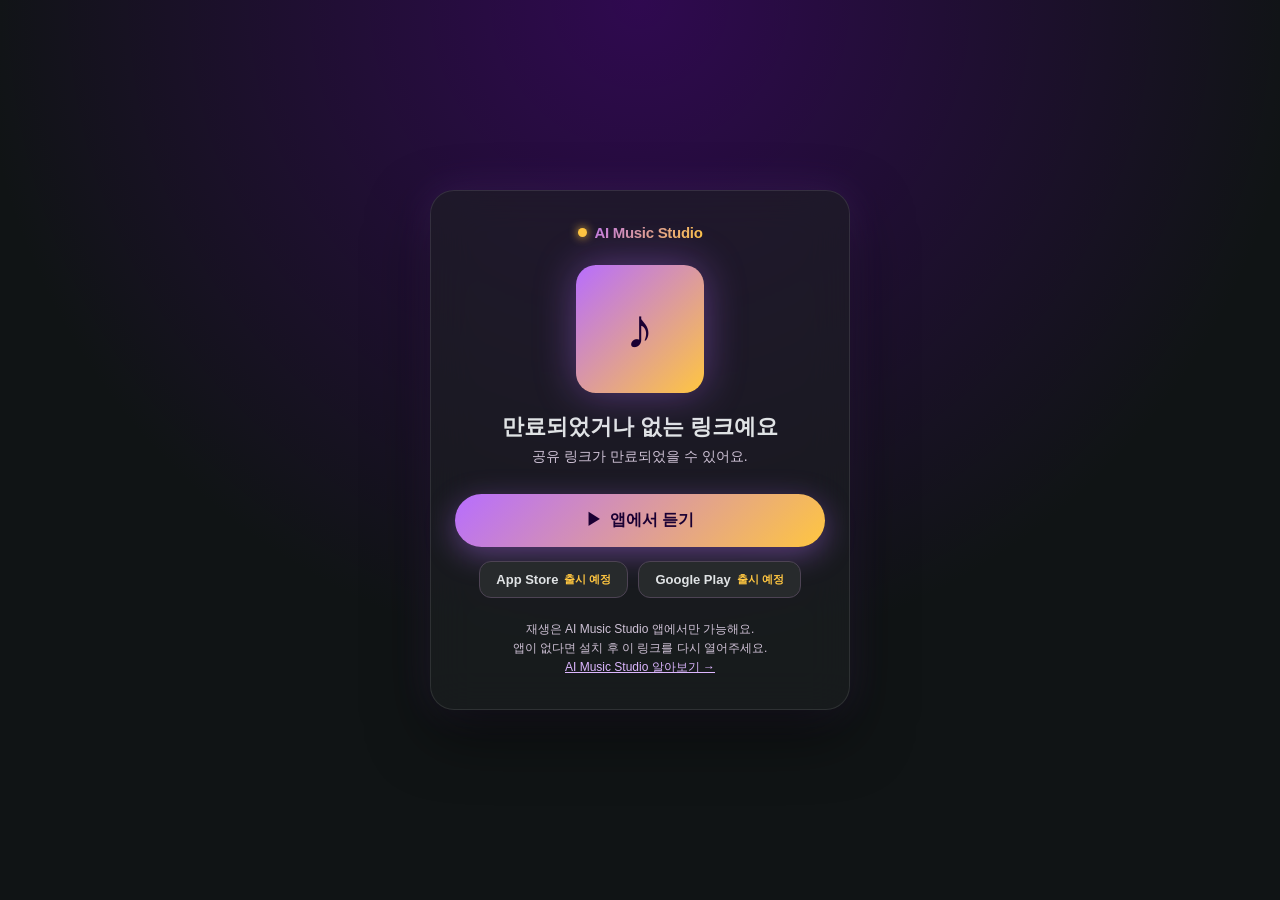
==== s/index.html @ af5d04e1 "deploy: AI Music Studio promo site" ====
<!DOCTYPE html>
<html lang="ko">
<head>
<meta charset="utf-8" />
<meta name="viewport" content="width=device-width, initial-scale=1, viewport-fit=cover" />
<title>AI Music Studio — 공유된 음악</title>
<meta name="description" content="AI Music Studio에서 만든 음악이 공유되었어요. 앱에서 들어보세요." />
<meta property="og:title" content="AI Music Studio — 공유된 음악" />
<meta property="og:description" content="AI로 만든 나만의 음악. 앱에서 들어보세요." />
<meta property="og:type" content="music.song" />
<link rel="preconnect" href="https://osbtsflkafjhzyapbzdd.supabase.co" crossorigin />
<style>
  :root {
    --bg: #101415; --surface: #1d2022; --surface2: #272a2c;
    --on: #e0e3e5; --on-variant: #cfc2d6; --outline: #4d4354;
    --primary: #ddb7ff; --primary-c: #b76dff; --secondary: #ffc640;
    --grad: linear-gradient(135deg, #b76dff, #ffc640);
  }
  * { box-sizing: border-box; margin: 0; padding: 0; }
  html, body { height: 100%; }
  body {
    background:
      radial-gradient(circle at 50% 0%, rgba(73,0,128,0.55), transparent 60%),
      var(--bg);
    color: var(--on);
    font-family: 'Be Vietnam Pro', -apple-system, BlinkMacSystemFont, 'Segoe UI', Roboto, sans-serif;
    display: flex; align-items: center; justify-content: center;
    padding: 24px; min-height: 100dvh;
  }
  .card {
    width: 100%; max-width: 420px; text-align: center;
    background: rgba(29,32,34,0.6);
    backdrop-filter: blur(20px); -webkit-backdrop-filter: blur(20px);
    border: 1px solid rgba(255,255,255,0.1);
    border-radius: 24px; padding: 32px 24px;
    box-shadow: 0 24px 60px rgba(0,0,0,0.5), 0 0 40px rgba(183,109,255,0.15);
  }
  .brand {
    display: inline-flex; align-items: center; gap: 8px;
    font-weight: 800; letter-spacing: -0.02em; font-size: 15px;
    background: var(--grad); -webkit-background-clip: text; background-clip: text;
    -webkit-text-fill-color: transparent; margin-bottom: 24px;
  }
  .brand .dot { width: 9px; height: 9px; border-radius: 50%; background: var(--secondary);
    box-shadow: 0 0 10px var(--secondary); -webkit-text-fill-color: initial; }
  .art {
    width: 128px; height: 128px; margin: 0 auto 20px; border-radius: 20px;
    background: var(--grad); display: flex; align-items: center; justify-content: center;
    box-shadow: 0 0 40px rgba(183,109,255,0.4); position: relative; overflow: hidden;
  }
  .art .note { font-size: 56px; color: #1a0033; }
  .bars { position: absolute; bottom: 14px; left: 0; right: 0;
    display: flex; align-items: flex-end; justify-content: center; gap: 3px; height: 22px; }
  .bars i { width: 4px; border-radius: 2px; background: rgba(26,0,51,0.55);
    animation: eq .9s ease-in-out infinite; }
  .bars i:nth-child(2){ animation-delay:.15s } .bars i:nth-child(3){ animation-delay:.3s }
  .bars i:nth-child(4){ animation-delay:.45s } .bars i:nth-child(5){ animation-delay:.6s }
  @keyframes eq { 0%,100%{height:20%} 50%{height:90%} }
  h1 { font-size: 22px; font-weight: 700; line-height: 1.3; margin-bottom: 6px; word-break: keep-all; }
  .meta { color: var(--on-variant); font-size: 14px; margin-bottom: 28px; }
  .btn {
    display: flex; align-items: center; justify-content: center; gap: 8px;
    width: 100%; padding: 16px; border-radius: 9999px; border: none;
    font-size: 16px; font-weight: 700; cursor: pointer; text-decoration: none;
    transition: transform .15s ease, box-shadow .3s ease;
  }
  .btn-primary { background: var(--grad); color: #1a0033;
    box-shadow: 0 8px 30px rgba(183,109,255,0.4); }
  .btn-primary:active { transform: scale(0.97); }
  .stores { display: flex; gap: 10px; margin-top: 14px; justify-content: center; flex-wrap: wrap; }
  .store {
    display: inline-flex; align-items: center; gap: 6px; padding: 10px 16px;
    border-radius: 12px; background: var(--surface2); border: 1px solid var(--outline);
    color: var(--on); font-size: 13px; font-weight: 600; text-decoration: none;
  }
  .store .soon { font-size: 11px; color: var(--secondary); }
  .hint { color: var(--on-variant); font-size: 12px; margin-top: 22px; line-height: 1.6; }
  .hint a { color: var(--primary); }
  .spinner { width: 22px; height: 22px; border: 3px solid rgba(255,255,255,0.2);
    border-top-color: var(--primary); border-radius: 50%; animation: spin .8s linear infinite;
    margin: 0 auto; } @keyframes spin { to { transform: rotate(360deg) } }
</style>
</head>
<body>
  <main class="card">
    <div class="brand"><span class="dot"></span>AI Music Studio</div>
    <div class="art"><span class="note">♪</span>
      <div class="bars"><i></i><i></i><i></i><i></i><i></i></div>
    </div>
    <h1 id="title"><span class="spinner"></span></h1>
    <p class="meta" id="meta">음악을 불러오는 중…</p>

    <a class="btn btn-primary" id="openBtn" href="#">
      <span>▶</span> 앱에서 듣기
    </a>
    <div class="stores">
      <a class="store" id="iosStore" href="#">App Store <span class="soon">출시 예정</span></a>
      <a class="store" id="androidStore" href="#">Google Play <span class="soon">출시 예정</span></a>
    </div>

    <p class="hint">
      재생은 AI Music Studio 앱에서만 가능해요.<br />
      앱이 없다면 설치 후 이 링크를 다시 열어주세요.<br />
      <a href="../">AI Music Studio 알아보기 →</a>
    </p>
  </main>

  <script>
    (function () {
      var SUPABASE_URL = 'https://osbtsflkafjhzyapbzdd.supabase.co';
      var SUPABASE_ANON = 'sb_publishable_zrr3wSUkfwKBQ-yOuQkq0w_unMu24ov';
      var SCHEME = 'aimusicstudio';

      // Token from ?t=<token> or the trailing path segment (/s/<token>).
      var params = new URLSearchParams(location.search);
      var token = params.get('t') || params.get('token');
      if (!token) {
        var seg = location.pathname.replace(/\/+$/, '').split('/');
        var last = seg[seg.length - 1];
        if (last && last !== 's') token = last;
      }

      var titleEl = document.getElementById('title');
      var metaEl = document.getElementById('meta');
      var openBtn = document.getElementById('openBtn');

      var deepLink = token ? (SCHEME + '://s/' + token) : (SCHEME + '://');
      openBtn.setAttribute('href', deepLink);

      function fmtDur(sec) {
        if (!sec && sec !== 0) return '';
        var m = Math.floor(sec / 60), s = Math.floor(sec % 60);
        return m + ':' + (s < 10 ? '0' : '') + s;
      }

      if (!token) {
        titleEl.textContent = '링크를 찾을 수 없어요';
        metaEl.textContent = '유효한 공유 링크가 아니에요.';
        return;
      }

      // Resolve the share token → track metadata (public Edge Function).
      fetch(SUPABASE_URL + '/functions/v1/resolve-share', {
        method: 'POST',
        headers: { 'Content-Type': 'application/json', 'apikey': SUPABASE_ANON },
        body: JSON.stringify({ token: token })
      })
        .then(function (r) { return r.ok ? r.json() : Promise.reject(r.status); })
        .then(function (res) {
          var track = (res && res.data && res.data.track) || (res && res.track);
          if (track && track.title) {
            titleEl.textContent = track.title;
            metaEl.textContent = track.duration_sec ? ('길이 ' + fmtDur(track.duration_sec)) : 'AI로 만든 음악';
          } else {
            titleEl.textContent = 'AI로 만든 음악';
            metaEl.textContent = '앱에서 들어보세요.';
          }
        })
        .catch(function () {
          titleEl.textContent = '만료되었거나 없는 링크예요';
          metaEl.textContent = '공유 링크가 만료되었을 수 있어요.';
        });
    })();
  </script>
</body>
</html>
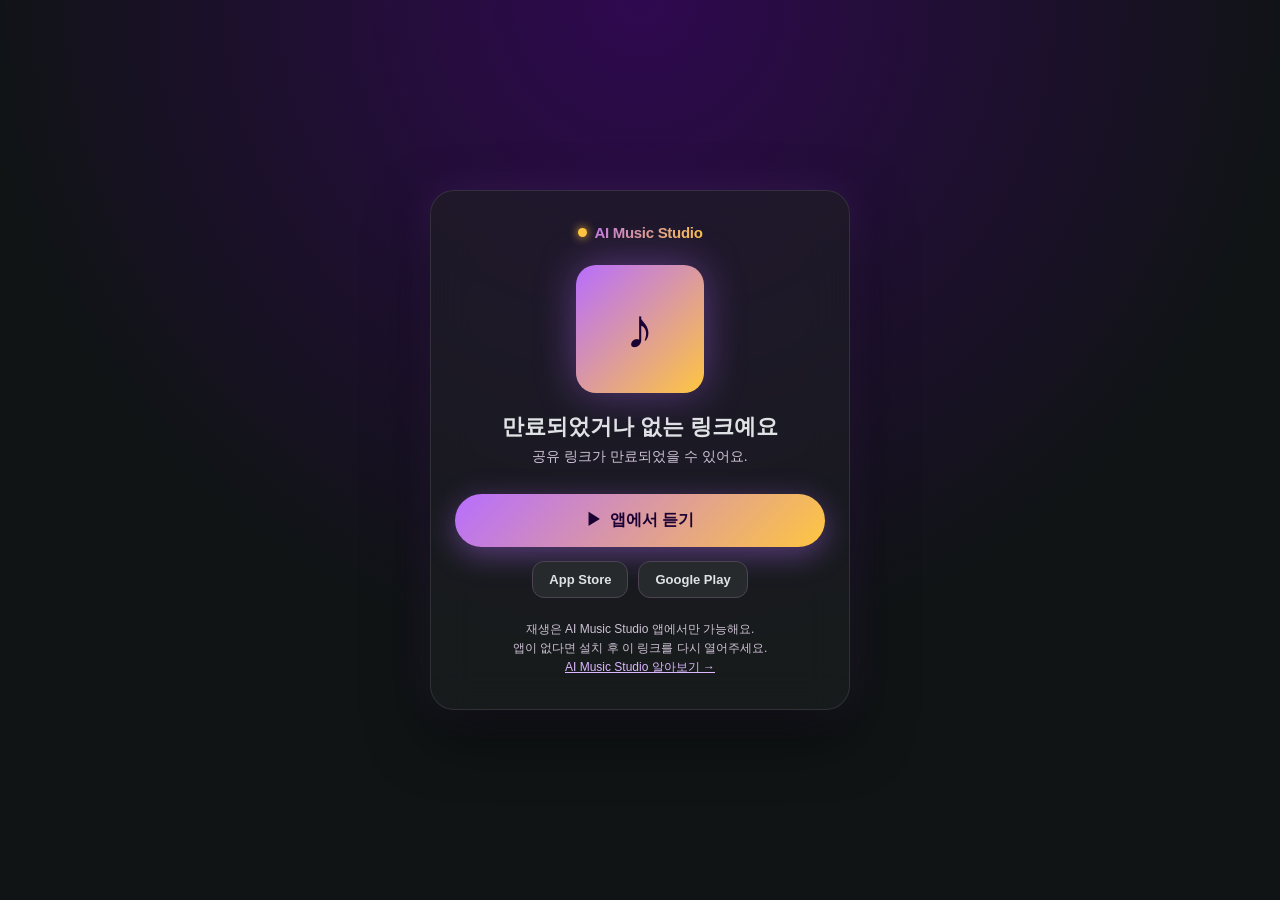
==== commit 8f390ff7: "deploy: AI Music Studio promo site" ====
--- a/s/index.html
+++ b/s/index.html
@@ -94,8 +94,8 @@
       <span>▶</span> 앱에서 듣기
     </a>
     <div class="stores">
-      <a class="store" id="iosStore" href="#">App Store <span class="soon">출시 예정</span></a>
-      <a class="store" id="androidStore" href="#">Google Play <span class="soon">출시 예정</span></a>
+      <a class="store" id="iosStore" href="https://apps.apple.com/app/id6789540285" target="_blank" rel="noopener">App Store</a>
+      <a class="store" id="androidStore" href="https://play.google.com/store/apps/details?id=com.aimusicstudio.app" target="_blank" rel="noopener">Google Play</a>
     </div>
 
     <p class="hint">
